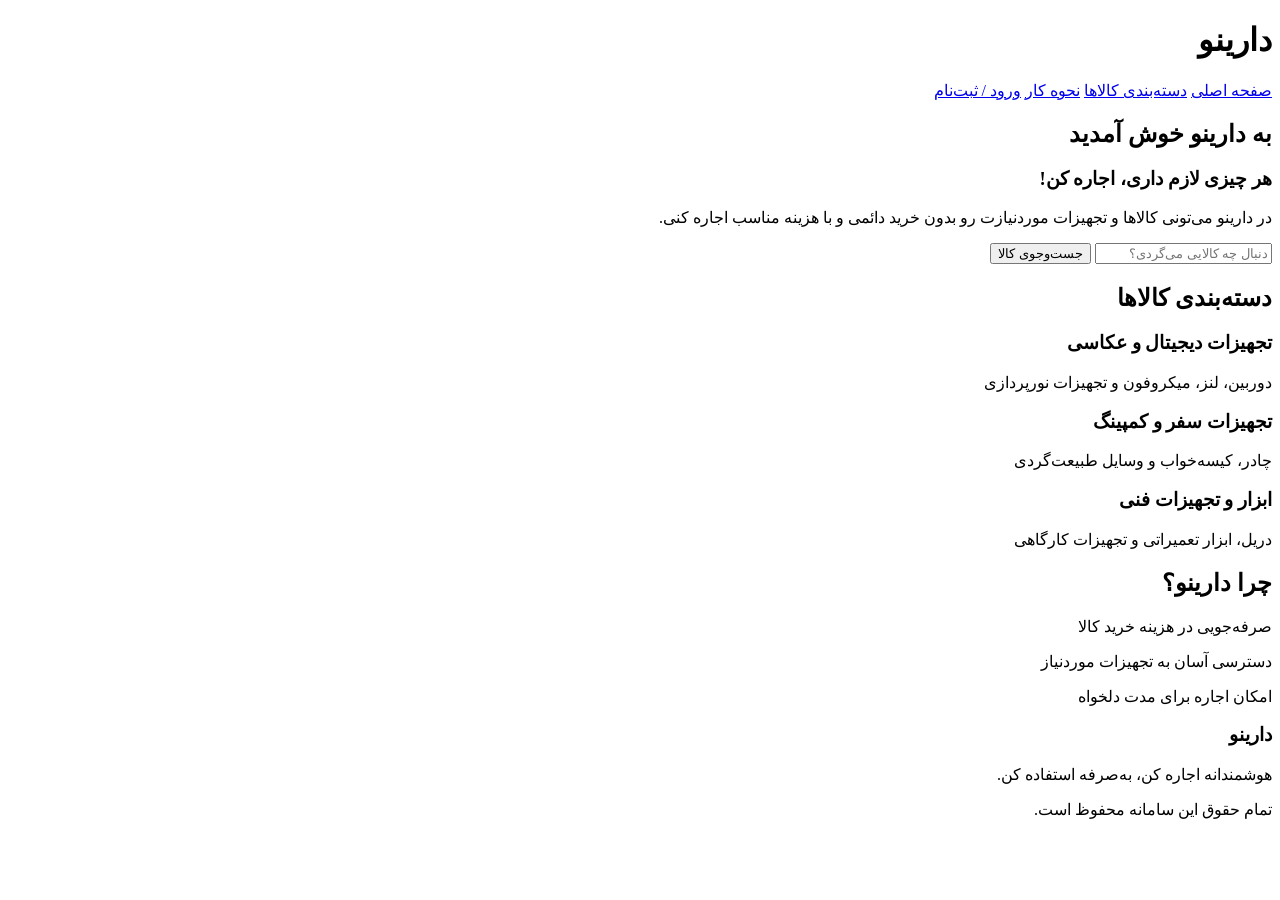
==== index.html @ 05474f50 "Add Darino homepage" ====
<!DOCTYPE html>
<html lang="fa" dir="rtl">
<head>
    <meta charset="UTF-8">
    <meta name="viewport" content="width=device-width, initial-scale=1.0">
    <title>دارینو | اجاره آنلاین کالا و تجهیزات</title>
</head>
<body>

    <header>
        <h1>دارینو</h1>
        <nav>
            <a href="#">صفحه اصلی</a>
            <a href="#">دسته‌بندی کالاها</a>
            <a href="#">نحوه کار</a>
            <a href="#">ورود / ثبت‌نام</a>
        </nav>
    </header>

    <main>
        <section>
            <h2>به دارینو خوش آمدید</h2>
            <h3>هر چیزی لازم داری، اجاره کن!</h3>
            <p>
                در دارینو می‌تونی کالاها و تجهیزات موردنیازت رو
                بدون خرید دائمی و با هزینه مناسب اجاره کنی.
            </p>

            <input type="text" placeholder="دنبال چه کالایی می‌گردی؟">
            <button>جست‌وجوی کالا</button>
        </section>

        <section>
            <h2>دسته‌بندی کالاها</h2>

            <div>
                <h3>تجهیزات دیجیتال و عکاسی</h3>
                <p>دوربین، لنز، میکروفون و تجهیزات نورپردازی</p>
            </div>

            <div>
                <h3>تجهیزات سفر و کمپینگ</h3>
                <p>چادر، کیسه‌خواب و وسایل طبیعت‌گردی</p>
            </div>

            <div>
                <h3>ابزار و تجهیزات فنی</h3>
                <p>دریل، ابزار تعمیراتی و تجهیزات کارگاهی</p>
            </div>
        </section>

        <section>
            <h2>چرا دارینو؟</h2>
            <p>صرفه‌جویی در هزینه خرید کالا</p>
            <p>دسترسی آسان به تجهیزات موردنیاز</p>
            <p>امکان اجاره برای مدت دلخواه</p>
        </section>
    </main>

    <footer>
        <h3>دارینو</h3>
        <p>هوشمندانه اجاره کن، به‌صرفه استفاده کن.</p>
        <p>تمام حقوق این سامانه محفوظ است.</p>
    </footer>

</body>
</html>
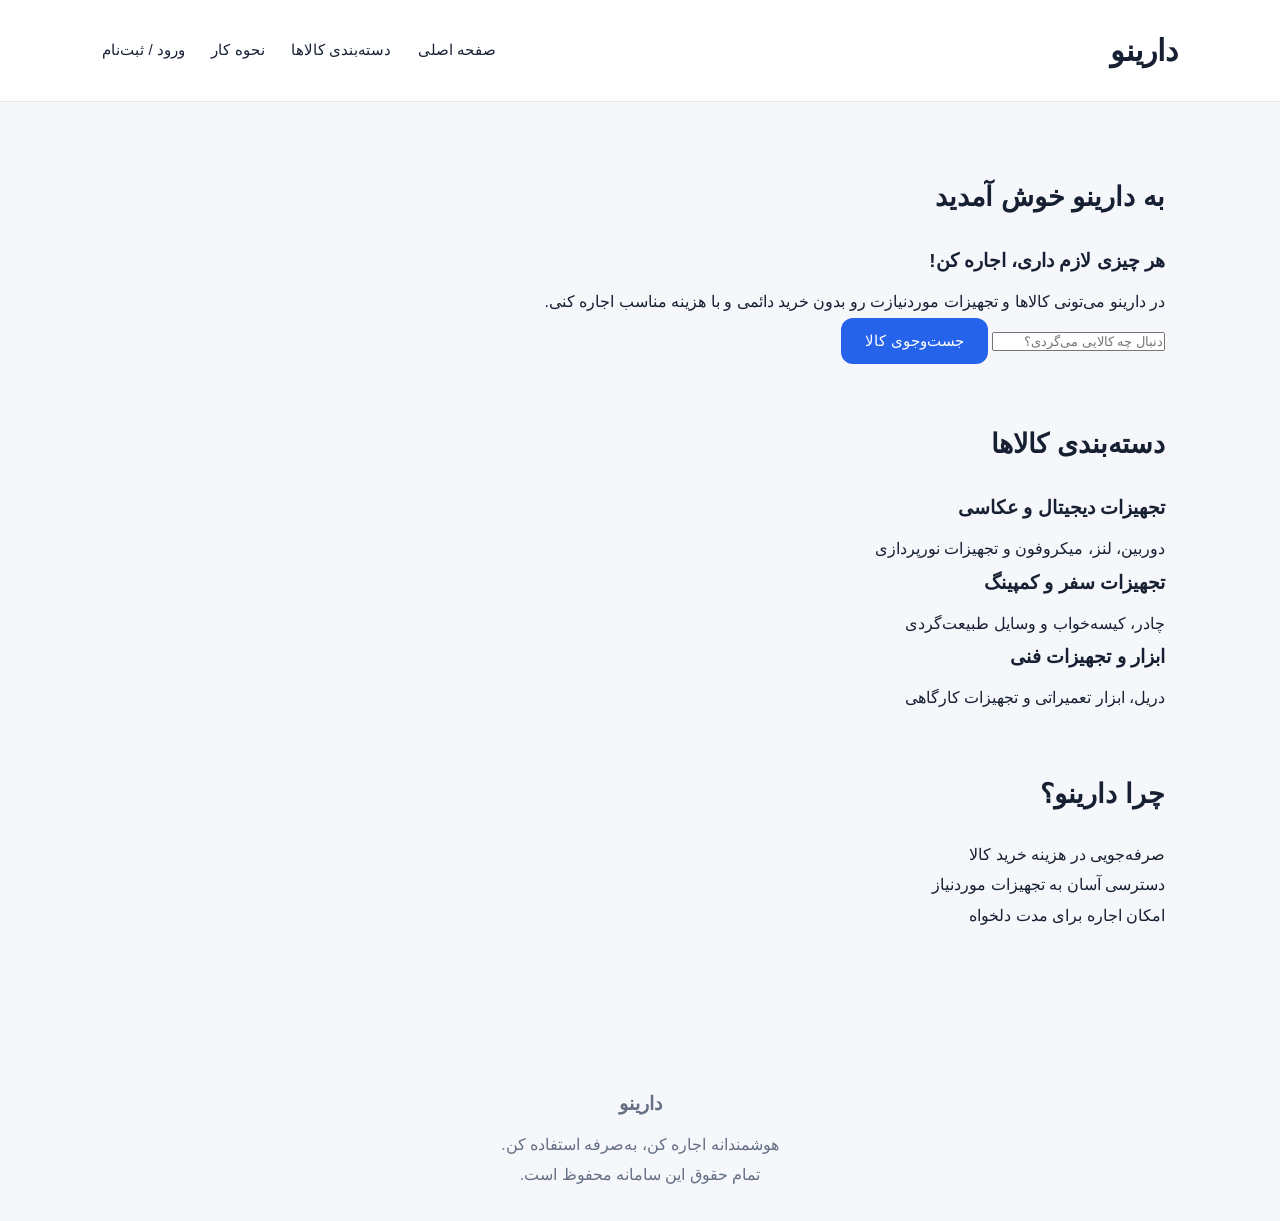
==== commit f9b52c11: "Improve Darino design" ====
--- a/index.html
+++ b/index.html
@@ -4,6 +4,7 @@
 <head>
     <meta charset="UTF-8">
     <meta name="viewport" content="width=device-width, initial-scale=1.0">
+    <link rel="stylesheet" href="src/styles/style.css">
     <title>دارینو | اجاره آنلاین کالا و تجهیزات</title>
 </head>
 <body>
--- a/src/styles/style.css
+++ b/src/styles/style.css
@@ -0,0 +1,163 @@
+* {
+    box-sizing: border-box;
+    margin: 0;
+    padding: 0;
+  }
+  
+  body {
+    direction: rtl;
+    font-family: Tahoma, Arial, sans-serif;
+    background: #f5f7fb;
+    color: #172033;
+    line-height: 1.9;
+  }
+  
+  header {
+    background: #ffffff;
+    padding: 22px 8%;
+    display: flex;
+    justify-content: space-between;
+    align-items: center;
+    border-bottom: 1px solid #e5e7eb;
+  }
+  
+  header h1 {
+    font-size: 30px;
+  }
+  
+  nav a {
+    color: #172033;
+    text-decoration: none;
+    margin-right: 22px;
+    font-size: 15px;
+  }
+  
+  nav a:hover {
+    color: #2563eb;
+  }
+  
+  main {
+    max-width: 1100px;
+    margin: auto;
+    padding: 70px 25px;
+  }
+  
+  section {
+    margin-bottom: 55px;
+  }
+  
+  .hero {
+    background: #ffffff;
+    padding: 55px 40px;
+    border-radius: 24px;
+    text-align: center;
+    box-shadow: 0 10px 35px rgba(0, 0, 0, 0.06);
+  }
+  
+  .hero h2 {
+    font-size: 36px;
+    margin-bottom: 15px;
+  }
+  
+  .hero p {
+    color: #667085;
+    font-size: 17px;
+    margin-bottom: 25px;
+  }
+  
+  .search-box {
+    display: flex;
+    max-width: 600px;
+    margin: auto;
+    gap: 10px;
+  }
+  
+  .search-box input {
+    flex: 1;
+    padding: 14px 16px;
+    border: 1px solid #d0d5dd;
+    border-radius: 12px;
+    font-family: inherit;
+    font-size: 15px;
+  }
+  
+  button {
+    border: none;
+    background: #2563eb;
+    color: white;
+    padding: 14px 24px;
+    border-radius: 12px;
+    font-family: inherit;
+    cursor: pointer;
+    font-size: 15px;
+  }
+  
+  button:hover {
+    background: #1d4ed8;
+  }
+  
+  h2 {
+    font-size: 27px;
+    margin-bottom: 20px;
+  }
+  
+  h3 {
+    font-size: 19px;
+    margin-bottom: 8px;
+  }
+  
+  .categories {
+    display: grid;
+    grid-template-columns: repeat(3, 1fr);
+    gap: 20px;
+  }
+  
+  .card {
+    background: #ffffff;
+    padding: 25px;
+    border-radius: 18px;
+    border: 1px solid #e8ebf0;
+    transition: 0.2s;
+  }
+  
+  .card:hover {
+    transform: translateY(-4px);
+    box-shadow: 0 10px 25px rgba(0, 0, 0, 0.07);
+  }
+  
+  .card p {
+    color: #667085;
+  }
+  
+  footer {
+    text-align: center;
+    padding: 30px;
+    color: #667085;
+  }
+  
+  @media (max-width: 700px) {
+    header {
+      flex-direction: column;
+      gap: 15px;
+    }
+  
+    nav a {
+      margin: 0 8px;
+    }
+  
+    .hero {
+      padding: 35px 20px;
+    }
+  
+    .hero h2 {
+      font-size: 27px;
+    }
+  
+    .categories {
+      grid-template-columns: 1fr;
+    }
+  
+    .search-box {
+      flex-direction: column;
+    }
+  }
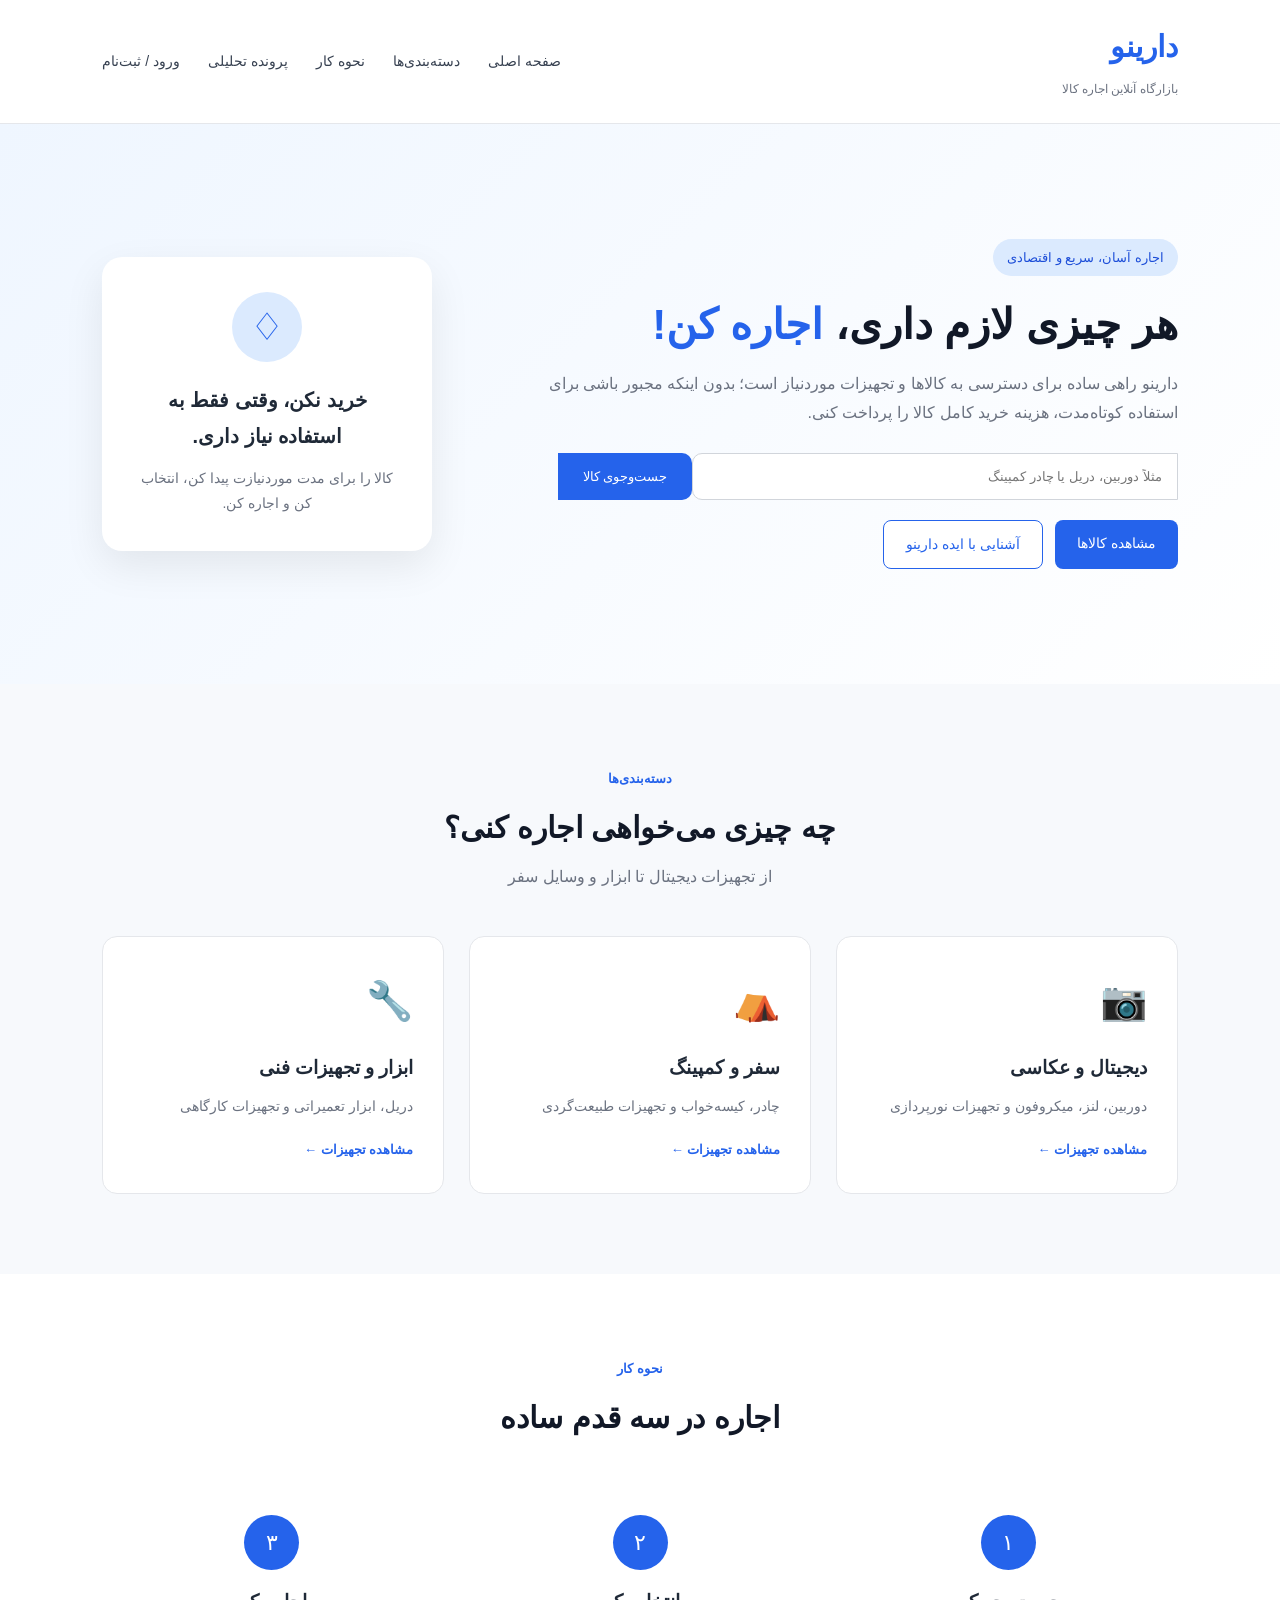
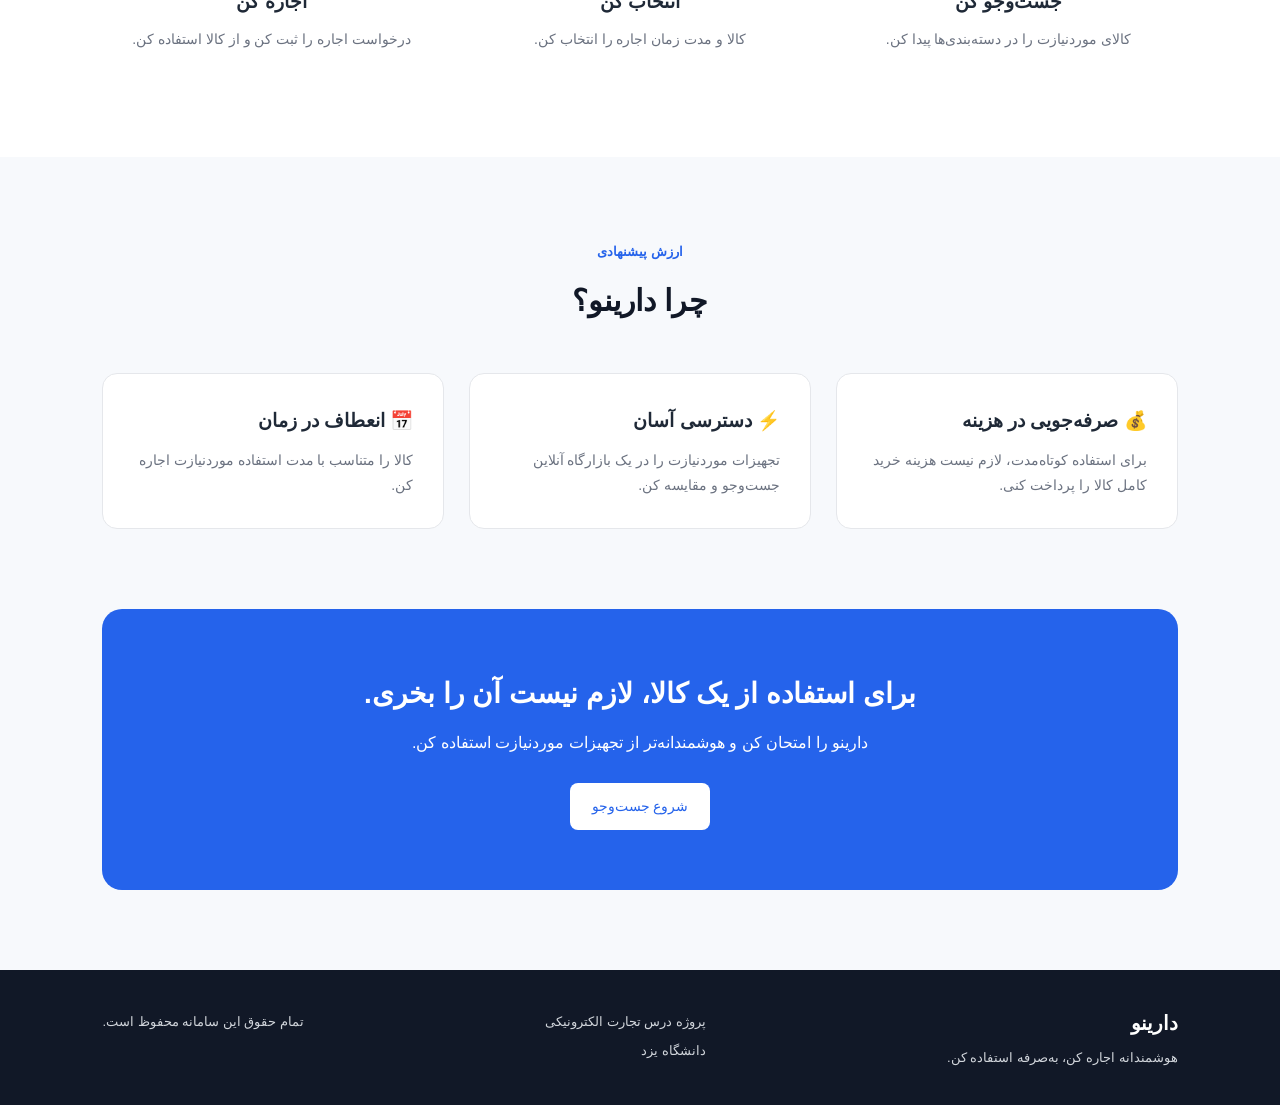
==== commit df54bb9a: "Fix CSS loading" ====
--- a/index.html
+++ b/index.html
@@ -1,69 +1,174 @@
-
 <!DOCTYPE html>
 <html lang="fa" dir="rtl">
 <head>
     <meta charset="UTF-8">
     <meta name="viewport" content="width=device-width, initial-scale=1.0">
-    <link rel="stylesheet" href="src/styles/style.css">
-    <title>دارینو | اجاره آنلاین کالا و تجهیزات</title>
+    <link rel="stylesheet" href="src/styles/style.css?v=2">
+    <title>دارینو | بازارگاه آنلاین اجاره کالا</title>
 </head>
 <body>
 
     <header>
-        <h1>دارینو</h1>
+        <div class="logo">
+            <h1>دارینو</h1>
+            <span>بازارگاه آنلاین اجاره کالا</span>
+        </div>
+
         <nav>
-            <a href="#">صفحه اصلی</a>
-            <a href="#">دسته‌بندی کالاها</a>
-            <a href="#">نحوه کار</a>
-            <a href="#">ورود / ثبت‌نام</a>
+            <a href="index.html">صفحه اصلی</a>
+            <a href="#categories">دسته‌بندی‌ها</a>
+            <a href="#how-it-works">نحوه کار</a>
+            <a href="src/pages/analysis.html">پرونده تحلیلی</a>
+            <a href="#login">ورود / ثبت‌نام</a>
         </nav>
     </header>
 
     <main>
-        <section>
-            <h2>به دارینو خوش آمدید</h2>
-            <h3>هر چیزی لازم داری، اجاره کن!</h3>
-            <p>
-                در دارینو می‌تونی کالاها و تجهیزات موردنیازت رو
-                بدون خرید دائمی و با هزینه مناسب اجاره کنی.
-            </p>
 
-            <input type="text" placeholder="دنبال چه کالایی می‌گردی؟">
-            <button>جست‌وجوی کالا</button>
-        </section>
+        <section class="hero">
+            <div class="hero-content">
+                <span class="badge">اجاره آسان، سریع و اقتصادی</span>
 
-        <section>
-            <h2>دسته‌بندی کالاها</h2>
+                <h2>هر چیزی لازم داری، <span>اجاره کن!</span></h2>
 
-            <div>
-                <h3>تجهیزات دیجیتال و عکاسی</h3>
-                <p>دوربین، لنز، میکروفون و تجهیزات نورپردازی</p>
+                <p>
+                    دارینو راهی ساده برای دسترسی به کالاها و تجهیزات موردنیاز است؛
+                    بدون اینکه مجبور باشی برای استفاده کوتاه‌مدت، هزینه خرید کامل کالا را پرداخت کنی.
+                </p>
+
+                <div class="search-box">
+                    <input type="text" placeholder="مثلاً دوربین، دریل یا چادر کمپینگ">
+                    <button>جست‌وجوی کالا</button>
+                </div>
+
+                <div class="hero-actions">
+                    <a href="#categories" class="primary-button">مشاهده کالاها</a>
+                    <a href="src/pages/analysis.html" class="secondary-button">آشنایی با ایده دارینو</a>
+                </div>
             </div>
 
-            <div>
-                <h3>تجهیزات سفر و کمپینگ</h3>
-                <p>چادر، کیسه‌خواب و وسایل طبیعت‌گردی</p>
-            </div>
-
-            <div>
-                <h3>ابزار و تجهیزات فنی</h3>
-                <p>دریل، ابزار تعمیراتی و تجهیزات کارگاهی</p>
+            <div class="hero-card">
+                <div class="card-icon">♢</div>
+                <h3>خرید نکن، وقتی فقط به استفاده نیاز داری.</h3>
+                <p>
+                    کالا را برای مدت موردنیازت پیدا کن، انتخاب کن و اجاره کن.
+                </p>
             </div>
         </section>
 
-        <section>
-            <h2>چرا دارینو؟</h2>
-            <p>صرفه‌جویی در هزینه خرید کالا</p>
-            <p>دسترسی آسان به تجهیزات موردنیاز</p>
-            <p>امکان اجاره برای مدت دلخواه</p>
+        <section id="categories" class="categories">
+            <div class="section-title">
+                <span>دسته‌بندی‌ها</span>
+                <h2>چه چیزی می‌خواهی اجاره کنی؟</h2>
+                <p>از تجهیزات دیجیتال تا ابزار و وسایل سفر</p>
+            </div>
+
+            <div class="category-grid">
+
+                <div class="category-card">
+                    <div class="category-icon">📷</div>
+                    <h3>دیجیتال و عکاسی</h3>
+                    <p>دوربین، لنز، میکروفون و تجهیزات نورپردازی</p>
+                    <a href="#">مشاهده تجهیزات ←</a>
+                </div>
+
+                <div class="category-card">
+                    <div class="category-icon">⛺</div>
+                    <h3>سفر و کمپینگ</h3>
+                    <p>چادر، کیسه‌خواب و تجهیزات طبیعت‌گردی</p>
+                    <a href="#">مشاهده تجهیزات ←</a>
+                </div>
+
+                <div class="category-card">
+                    <div class="category-icon">🔧</div>
+                    <h3>ابزار و تجهیزات فنی</h3>
+                    <p>دریل، ابزار تعمیراتی و تجهیزات کارگاهی</p>
+                    <a href="#">مشاهده تجهیزات ←</a>
+                </div>
+
+            </div>
         </section>
+
+        <section id="how-it-works" class="how-it-works">
+
+            <div class="section-title">
+                <span>نحوه کار</span>
+                <h2>اجاره در سه قدم ساده</h2>
+            </div>
+
+            <div class="steps">
+
+                <div class="step">
+                    <div class="step-number">۱</div>
+                    <h3>جست‌وجو کن</h3>
+                    <p>کالای موردنیازت را در دسته‌بندی‌ها پیدا کن.</p>
+                </div>
+
+                <div class="step">
+                    <div class="step-number">۲</div>
+                    <h3>انتخاب کن</h3>
+                    <p>کالا و مدت زمان اجاره را انتخاب کن.</p>
+                </div>
+
+                <div class="step">
+                    <div class="step-number">۳</div>
+                    <h3>اجاره کن</h3>
+                    <p>درخواست اجاره را ثبت کن و از کالا استفاده کن.</p>
+                </div>
+
+            </div>
+
+        </section>
+
+        <section class="why-darino">
+
+            <div class="section-title">
+                <span>ارزش پیشنهادی</span>
+                <h2>چرا دارینو؟</h2>
+            </div>
+
+            <div class="benefits">
+
+                <div>
+                    <h3>💰 صرفه‌جویی در هزینه</h3>
+                    <p>برای استفاده کوتاه‌مدت، لازم نیست هزینه خرید کامل کالا را پرداخت کنی.</p>
+                </div>
+
+                <div>
+                    <h3>⚡ دسترسی آسان</h3>
+                    <p>تجهیزات موردنیازت را در یک بازارگاه آنلاین جست‌وجو و مقایسه کن.</p>
+                </div>
+
+                <div>
+                    <h3>📅 انعطاف در زمان</h3>
+                    <p>کالا را متناسب با مدت استفاده موردنیازت اجاره کن.</p>
+                </div>
+
+            </div>
+
+        </section>
+
+        <section id="login" class="cta-section">
+            <h2>برای استفاده از یک کالا، لازم نیست آن را بخری.</h2>
+            <p>دارینو را امتحان کن و هوشمندانه‌تر از تجهیزات موردنیازت استفاده کن.</p>
+            <a href="#categories" class="primary-button">شروع جست‌وجو</a>
+        </section>
+
     </main>
 
     <footer>
-        <h3>دارینو</h3>
-        <p>هوشمندانه اجاره کن، به‌صرفه استفاده کن.</p>
+        <div>
+            <h3>دارینو</h3>
+            <p>هوشمندانه اجاره کن، به‌صرفه استفاده کن.</p>
+        </div>
+
+        <div>
+            <p>پروژه درس تجارت الکترونیکی</p>
+            <p>دانشگاه یزد</p>
+        </div>
+
         <p>تمام حقوق این سامانه محفوظ است.</p>
     </footer>
 
 </body>
-</html>
+</html>
--- a/src/styles/style.css
+++ b/src/styles/style.css
@@ -2,162 +2,391 @@
     box-sizing: border-box;
     margin: 0;
     padding: 0;
-  }
-  
-  body {
-    direction: rtl;
+}
+
+body {
     font-family: Tahoma, Arial, sans-serif;
-    background: #f5f7fb;
-    color: #172033;
-    line-height: 1.9;
-  }
-  
-  header {
+    background: #f7f9fc;
+    color: #1f2937;
+    line-height: 1.8;
+}
+
+a {
+    text-decoration: none;
+    color: inherit;
+}
+
+header {
+    width: 100%;
+    padding: 20px 8%;
+    display: flex;
+    align-items: center;
+    justify-content: space-between;
     background: #ffffff;
-    padding: 22px 8%;
-    display: flex;
+    border-bottom: 1px solid #e5e7eb;
+}
+
+.logo h1 {
+    color: #2563eb;
+    font-size: 30px;
+}
+
+.logo span {
+    font-size: 12px;
+    color: #6b7280;
+}
+
+nav {
+    display: flex;
+    gap: 28px;
+}
+
+nav a {
+    color: #374151;
+    font-size: 14px;
+}
+
+nav a:hover {
+    color: #2563eb;
+}
+
+main {
+    width: 100%;
+}
+
+.hero {
+    min-height: 560px;
+    padding: 80px 8%;
+    display: flex;
+    align-items: center;
     justify-content: space-between;
-    align-items: center;
-    border-bottom: 1px solid #e5e7eb;
-  }
-  
-  header h1 {
+    gap: 50px;
+    background: linear-gradient(135deg, #eff6ff, #ffffff);
+}
+
+.hero-content {
+    max-width: 650px;
+}
+
+.badge {
+    display: inline-block;
+    padding: 7px 14px;
+    margin-bottom: 20px;
+    border-radius: 20px;
+    background: #dbeafe;
+    color: #1d4ed8;
+    font-size: 13px;
+}
+
+.hero h2 {
+    font-size: 42px;
+    line-height: 1.4;
+    margin-bottom: 15px;
+    color: #111827;
+}
+
+.hero h2 span {
+    color: #2563eb;
+}
+
+.hero p {
+    color: #6b7280;
+    font-size: 16px;
+    margin-bottom: 25px;
+}
+
+.search-box {
+    display: flex;
+    max-width: 620px;
+    margin-bottom: 20px;
+}
+
+.search-box input {
+    flex: 1;
+    padding: 15px;
+    border: 1px solid #d1d5db;
+    border-radius: 10px 0 0 10px;
+    outline: none;
+    font-family: inherit;
+}
+
+.search-box button {
+    border: none;
+    padding: 15px 25px;
+    border-radius: 0 10px 10px 0;
+    background: #2563eb;
+    color: white;
+    cursor: pointer;
+    font-family: inherit;
+}
+
+.search-box button:hover {
+    background: #1d4ed8;
+}
+
+.hero-actions {
+    display: flex;
+    gap: 12px;
+}
+
+.primary-button,
+.secondary-button {
+    display: inline-block;
+    padding: 11px 22px;
+    border-radius: 8px;
+    font-size: 14px;
+}
+
+.primary-button {
+    background: #2563eb;
+    color: white;
+}
+
+.secondary-button {
+    background: white;
+    color: #2563eb;
+    border: 1px solid #2563eb;
+}
+
+.hero-card {
+    width: 330px;
+    padding: 35px;
+    background: white;
+    border-radius: 20px;
+    box-shadow: 0 15px 40px rgba(0, 0, 0, 0.08);
+    text-align: center;
+}
+
+.card-icon {
+    width: 70px;
+    height: 70px;
+    margin: 0 auto 20px;
+    border-radius: 50%;
+    background: #dbeafe;
+    color: #2563eb;
+    font-size: 38px;
+    line-height: 70px;
+}
+
+.hero-card h3 {
+    font-size: 20px;
+    margin-bottom: 12px;
+}
+
+.hero-card p {
+    font-size: 14px;
+    margin: 0;
+}
+
+.categories,
+.how-it-works,
+.why-darino {
+    padding: 80px 8%;
+}
+
+.section-title {
+    text-align: center;
+    margin-bottom: 45px;
+}
+
+.section-title span {
+    color: #2563eb;
+    font-size: 13px;
+    font-weight: bold;
+}
+
+.section-title h2 {
     font-size: 30px;
-  }
-  
-  nav a {
-    color: #172033;
-    text-decoration: none;
-    margin-right: 22px;
-    font-size: 15px;
-  }
-  
-  nav a:hover {
-    color: #2563eb;
-  }
-  
-  main {
-    max-width: 1100px;
-    margin: auto;
-    padding: 70px 25px;
-  }
-  
-  section {
-    margin-bottom: 55px;
-  }
-  
-  .hero {
-    background: #ffffff;
-    padding: 55px 40px;
-    border-radius: 24px;
-    text-align: center;
-    box-shadow: 0 10px 35px rgba(0, 0, 0, 0.06);
-  }
-  
-  .hero h2 {
-    font-size: 36px;
-    margin-bottom: 15px;
-  }
-  
-  .hero p {
-    color: #667085;
-    font-size: 17px;
-    margin-bottom: 25px;
-  }
-  
-  .search-box {
-    display: flex;
-    max-width: 600px;
-    margin: auto;
-    gap: 10px;
-  }
-  
-  .search-box input {
-    flex: 1;
-    padding: 14px 16px;
-    border: 1px solid #d0d5dd;
-    border-radius: 12px;
-    font-family: inherit;
-    font-size: 15px;
-  }
-  
-  button {
-    border: none;
-    background: #2563eb;
-    color: white;
-    padding: 14px 24px;
-    border-radius: 12px;
-    font-family: inherit;
-    cursor: pointer;
-    font-size: 15px;
-  }
-  
-  button:hover {
-    background: #1d4ed8;
-  }
-  
-  h2 {
-    font-size: 27px;
-    margin-bottom: 20px;
-  }
-  
-  h3 {
-    font-size: 19px;
-    margin-bottom: 8px;
-  }
-  
-  .categories {
+    margin: 8px 0;
+    color: #111827;
+}
+
+.section-title p {
+    color: #6b7280;
+}
+
+.category-grid {
     display: grid;
     grid-template-columns: repeat(3, 1fr);
-    gap: 20px;
-  }
-  
-  .card {
+    gap: 25px;
+}
+
+.category-card {
+    background: white;
+    padding: 30px;
+    border-radius: 15px;
+    border: 1px solid #e5e7eb;
+    transition: 0.3s;
+}
+
+.category-card:hover {
+    transform: translateY(-5px);
+    box-shadow: 0 12px 30px rgba(0, 0, 0, 0.08);
+}
+
+.category-icon {
+    font-size: 38px;
+    margin-bottom: 15px;
+}
+
+.category-card h3 {
+    margin-bottom: 10px;
+}
+
+.category-card p {
+    color: #6b7280;
+    font-size: 14px;
+    margin-bottom: 15px;
+}
+
+.category-card a {
+    color: #2563eb;
+    font-size: 13px;
+    font-weight: bold;
+}
+
+.how-it-works {
     background: #ffffff;
+}
+
+.steps {
+    display: grid;
+    grid-template-columns: repeat(3, 1fr);
+    gap: 30px;
+    text-align: center;
+}
+
+.step {
     padding: 25px;
-    border-radius: 18px;
-    border: 1px solid #e8ebf0;
-    transition: 0.2s;
-  }
-  
-  .card:hover {
-    transform: translateY(-4px);
-    box-shadow: 0 10px 25px rgba(0, 0, 0, 0.07);
-  }
-  
-  .card p {
-    color: #667085;
-  }
-  
-  footer {
+}
+
+.step-number {
+    width: 55px;
+    height: 55px;
+    margin: 0 auto 15px;
+    border-radius: 50%;
+    background: #2563eb;
+    color: white;
+    font-size: 22px;
+    line-height: 55px;
+}
+
+.step h3 {
+    margin-bottom: 8px;
+}
+
+.step p {
+    color: #6b7280;
+    font-size: 14px;
+}
+
+.benefits {
+    display: grid;
+    grid-template-columns: repeat(3, 1fr);
+    gap: 25px;
+}
+
+.benefits div {
+    background: white;
+    padding: 30px;
+    border-radius: 15px;
+    border: 1px solid #e5e7eb;
+}
+
+.benefits h3 {
+    margin-bottom: 10px;
+}
+
+.benefits p {
+    color: #6b7280;
+    font-size: 14px;
+}
+
+.cta-section {
+    margin: 0 8% 80px;
+    padding: 60px 30px;
+    border-radius: 20px;
+    background: #2563eb;
+    color: white;
     text-align: center;
-    padding: 30px;
-    color: #667085;
-  }
-  
-  @media (max-width: 700px) {
+}
+
+.cta-section h2 {
+    font-size: 28px;
+    margin-bottom: 10px;
+}
+
+.cta-section p {
+    margin-bottom: 25px;
+}
+
+.cta-section .primary-button {
+    background: white;
+    color: #2563eb;
+}
+
+footer {
+    padding: 35px 8%;
+    background: #111827;
+    color: #d1d5db;
+    display: flex;
+    justify-content: space-between;
+    gap: 30px;
+    font-size: 13px;
+}
+
+footer h3 {
+    color: white;
+    font-size: 20px;
+}
+
+footer p {
+    margin-top: 5px;
+}
+
+@media (max-width: 900px) {
     header {
-      flex-direction: column;
-      gap: 15px;
-    }
-  
-    nav a {
-      margin: 0 8px;
-    }
-  
+        flex-direction: column;
+        gap: 20px;
+    }
+
+    nav {
+        flex-wrap: wrap;
+        justify-content: center;
+        gap: 15px;
+    }
+
     .hero {
-      padding: 35px 20px;
-    }
-  
-    .hero h2 {
-      font-size: 27px;
-    }
-  
-    .categories {
-      grid-template-columns: 1fr;
-    }
-  
+        flex-direction: column;
+        text-align: center;
+    }
+
+    .hero-content {
+        max-width: 100%;
+    }
+
     .search-box {
-      flex-direction: column;
-    }
-  }+        margin-left: auto;
+        margin-right: auto;
+    }
+
+    .hero-actions {
+        justify-content: center;
+    }
+
+    .category-grid,
+    .steps,
+    .benefits {
+        grid-template-columns: 1fr;
+    }
+
+    .hero-card {
+        width: 100%;
+        max-width: 350px;
+    }
+
+    footer {
+        flex-direction: column;
+        text-align: center;
+    }
+}
